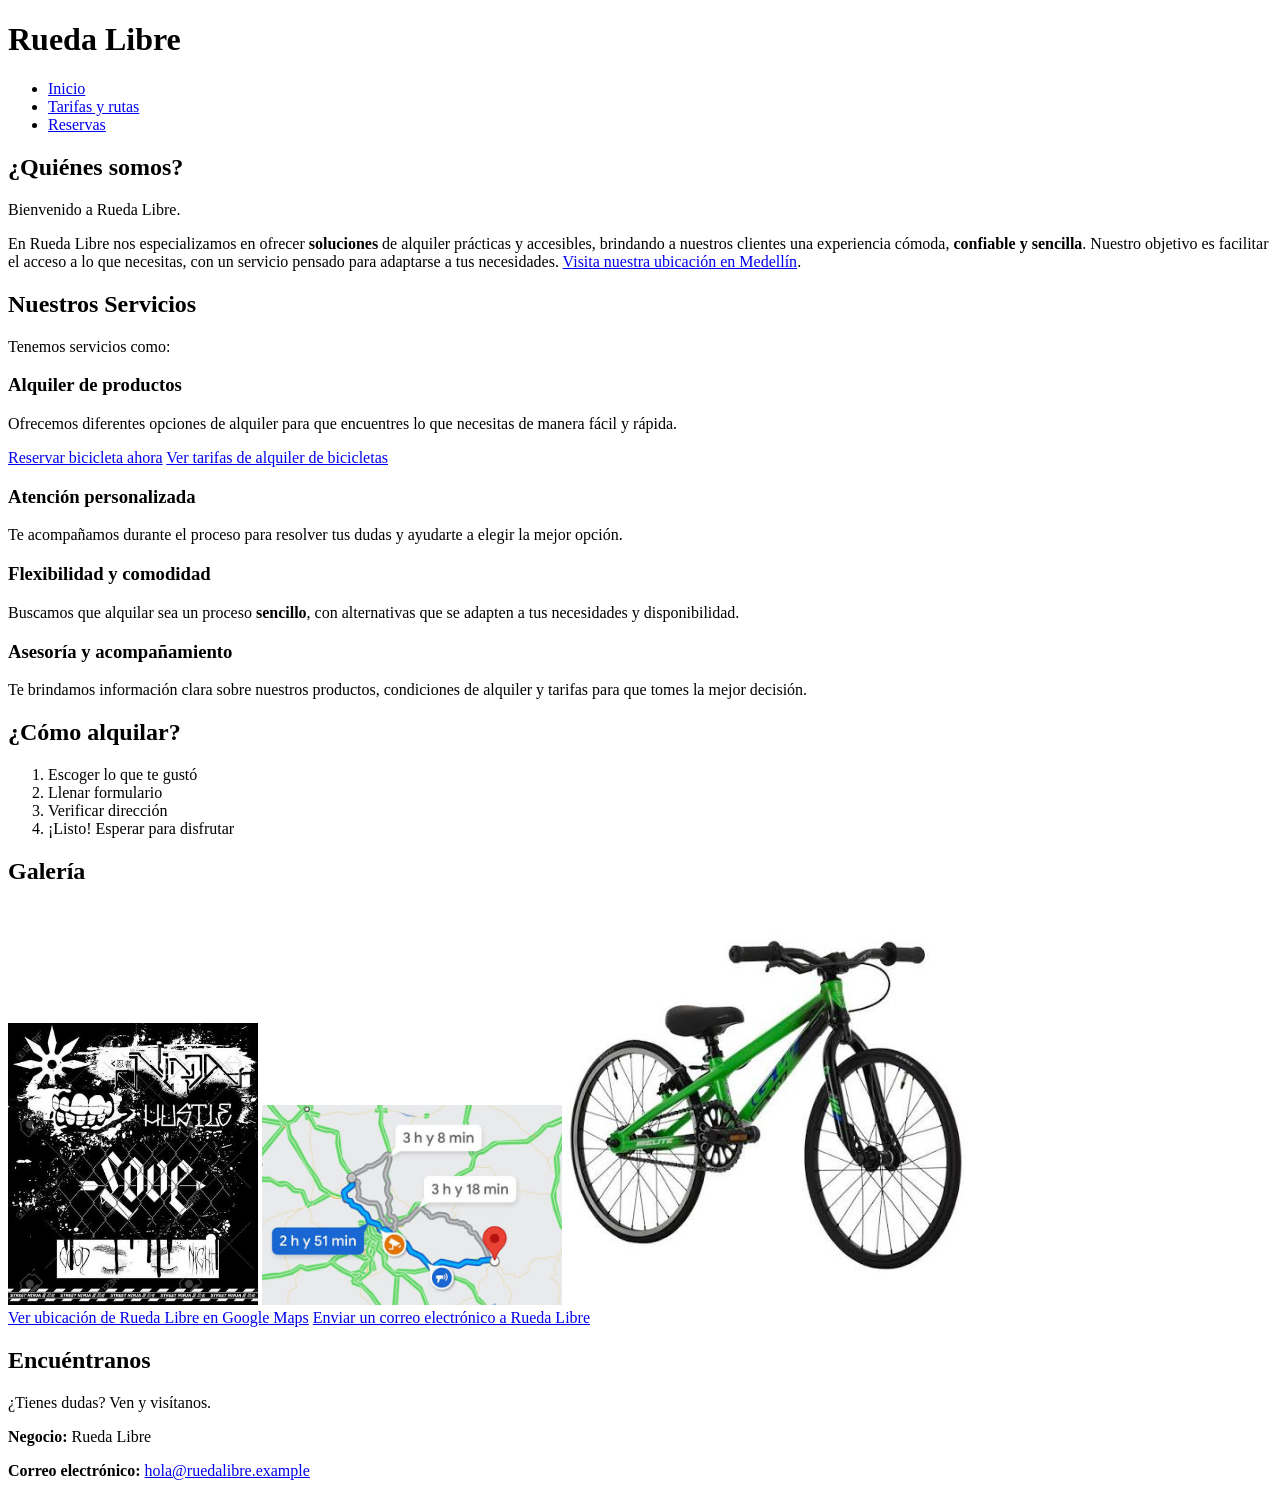
==== index.html @ 7716c45f "Add files via upload" ====
<!DOCTYPE html>
<html lang="es">

<head>
    <meta charset="UTF-8">
    <meta name="viewport" content="width=device-width, initial-scale=1.0">
    <title>Rueda Libre | Alquiler de bicicletas en Medellín</title>
</head>

<body>

    <header>
        <h1>Rueda Libre</h1>
        <nav>
            <ul>
                <li><a href="index.html">Inicio</a></li>
                <li><a href="paginas/tarifas.html#info">Tarifas y rutas</a></li>
                <li><a href="paginas/reservas.html#reserva">Reservas</a></li>
            </ul>
        </nav>
    </header>
    <main>
        <section>
            <h2>¿Quiénes somos?</h2>
            <p>Bienvenido a Rueda Libre.</p>
            <p>En Rueda Libre nos especializamos en ofrecer <strong>soluciones</strong> de alquiler prácticas y
                accesibles,
                brindando a nuestros clientes una experiencia cómoda, <strong>confiable y sencilla</strong>. Nuestro
                objetivo es
                facilitar el acceso a lo que necesitas, con un servicio pensado para adaptarse a tus necesidades.
                <a href="#encuentranos">Visita nuestra ubicación en Medellín</a>.
            </p>
        </section>

        <section>
            <h2>Nuestros Servicios</h2>
            <p>Tenemos servicios como:</p>

            <article>
                <h3>Alquiler de productos</h3>
                <p>Ofrecemos diferentes opciones de alquiler para que encuentres lo que necesitas de manera fácil y
                    rápida.</p>
                <a href="paginas/reservas.html#reserva">Reservar bicicleta ahora</a>
                <a href="paginas/tarifas.html#tarifa_de_alquiler">Ver tarifas de alquiler de bicicletas</a>
            </article>

            <article>
                <h3>Atención personalizada</h3>
                <p>Te acompañamos durante el proceso para resolver tus dudas y ayudarte a elegir la mejor opción.</p>
            </article>

            <article>
                <h3>Flexibilidad y comodidad</h3>
                <p>Buscamos que alquilar sea un proceso <strong>sencillo</strong>, con alternativas que se adapten a tus
                    necesidades y disponibilidad.</p>
            </article>

            <article>
                <h3>Asesoría y acompañamiento</h3>
                <p>Te brindamos información clara sobre nuestros productos, condiciones de alquiler y tarifas para que
                    tomes
                    la mejor decisión.</p>
            </article>
        </section>

        <section>
            <h2>¿Cómo alquilar?</h2>
            <ol>
                <li>Escoger lo que te gustó</li>
                <li>Llenar formulario</li>
                <li>Verificar dirección</li>
                <li>¡Listo! Esperar para disfrutar</li>
            </ol>
        </section>

        <section>
            <h2>Galería</h2>
            <div>
                <img src="img/portada.jpeg" alt="Fotografía del local y portada de Rueda Libre" width="250">
                <img src="img/images2.jpeg" alt="Ciclista recorriendo una ruta urbana en Medellín" width="300">
                <img src="img/bicicelta.jpeg" alt="Bicicleta de alquiler equipada" width="400">
            </div>

            <div>
                <a href="https://maps.app.goo.gl/bWnA2xjAoHqtGtQr9" target="_blank" rel="noopener noreferrer">Ver
                    ubicación de Rueda Libre en Google Maps</a>
                <a href="mailto:hola@ruedalibre.example">Enviar un correo electrónico a Rueda Libre</a>
            </div>
        </section>

        <section id="encuentranos">
            <h2>Encuéntranos</h2>
            <p>¿Tienes dudas? Ven y visítanos.</p>
        </section>

    </main>

    <footer>
        <p><strong>Negocio:</strong> Rueda Libre</p>
        <p><strong>Correo electrónico:</strong> <a href="mailto:hola@ruedalibre.example">hola@ruedalibre.example</a></p>
    </footer>
</body>

</html>
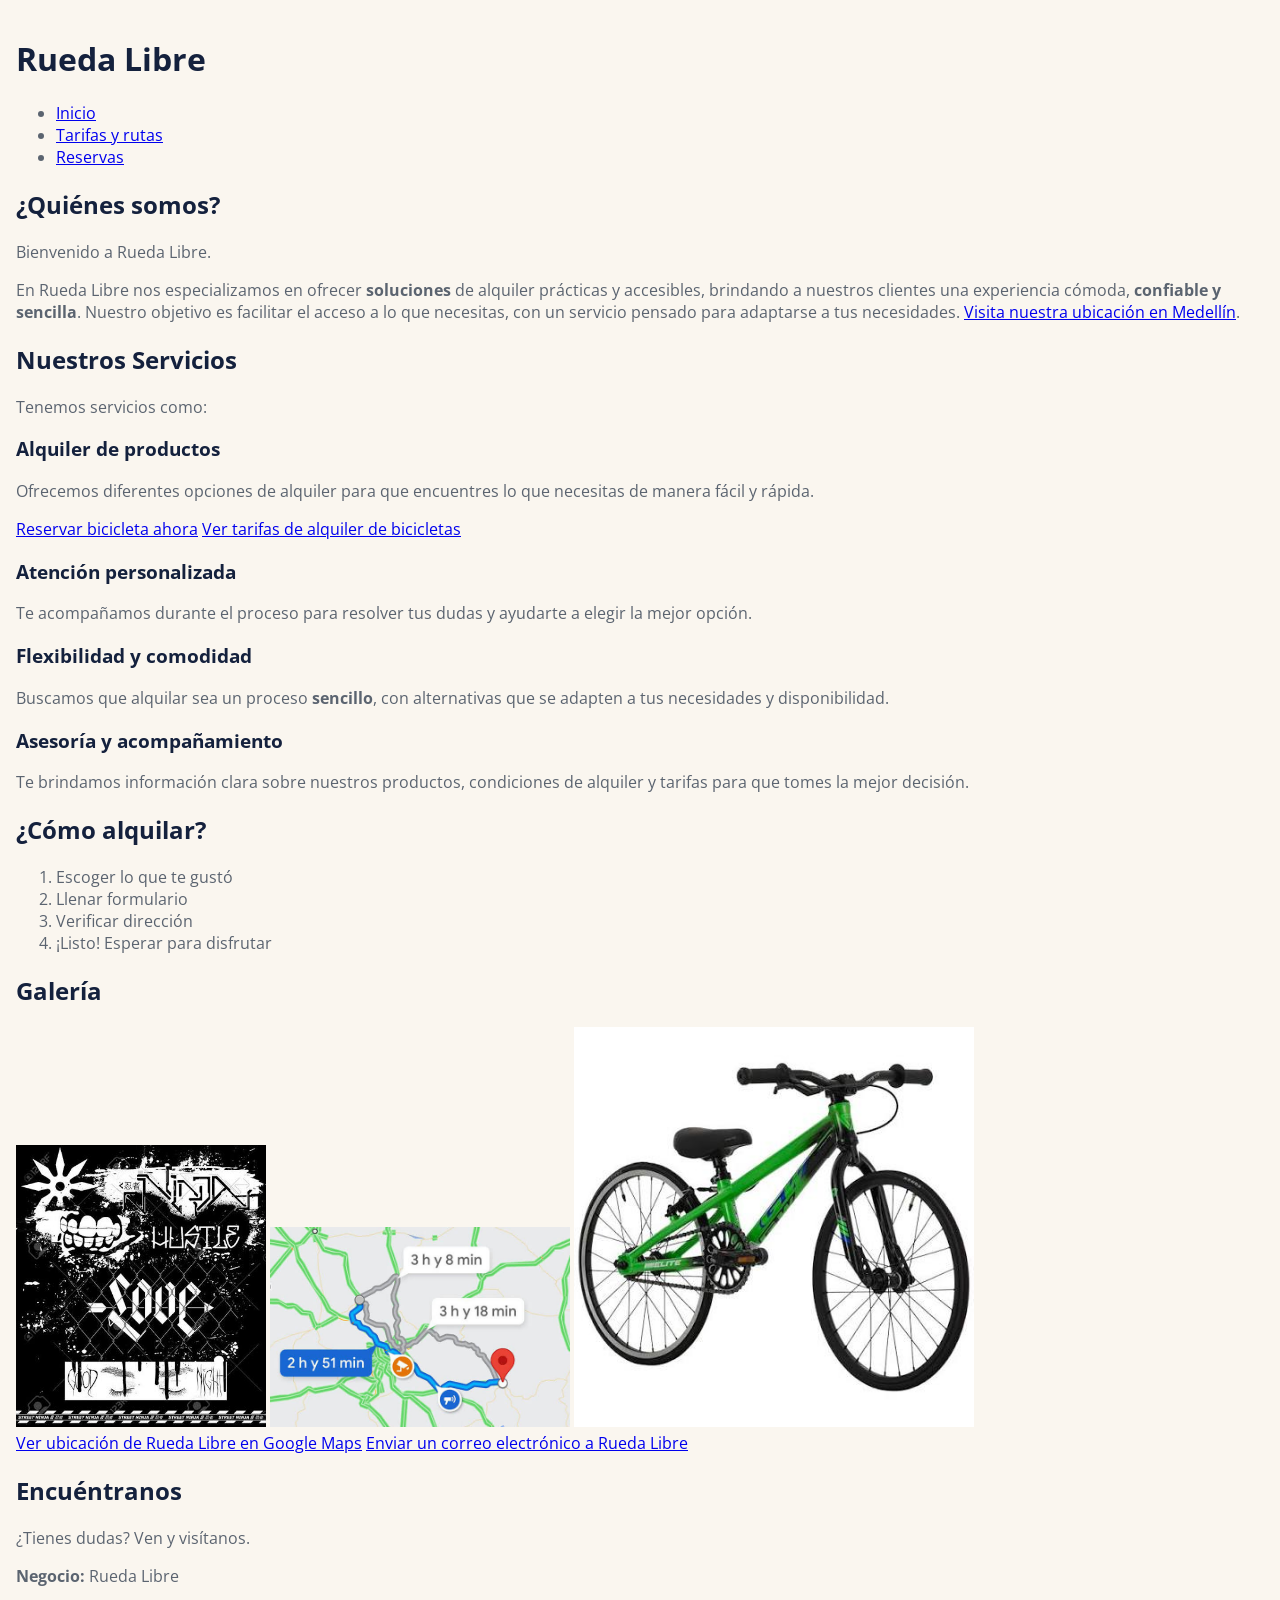
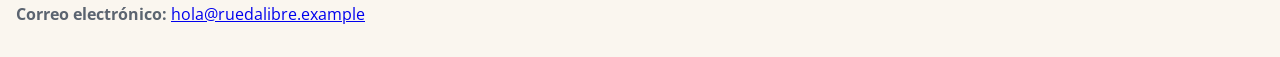
==== commit c89c19e1: "Add files via upload" ====
--- a/index.html
+++ b/index.html
@@ -5,11 +5,15 @@
     <meta charset="UTF-8">
     <meta name="viewport" content="width=device-width, initial-scale=1.0">
     <title>Rueda Libre | Alquiler de bicicletas en Medellín</title>
+    <link rel="stylesheet" href="css/style.css">
+    <link rel="preconnect" href="https://fonts.googleapis.com">
+    <link rel="preconnect" href="https://fonts.gstatic.com" crossorigin>
+    <link href="https://fonts.googleapis.com/css2?family=Montserrat:wght@400;700&family=Open+Sans:wght@400;600&display=swap" rel="stylesheet">
 </head>
 
 <body>
 
-    <header>
+    <header class="encabezado">
         <h1>Rueda Libre</h1>
         <nav>
             <ul>
--- a/css/style.css
+++ b/css/style.css
@@ -0,0 +1,29 @@
+:root {
+    --verde-ruta: #1E7A4F;       /* Botones y enlaces[cite: 2] */
+    --naranja-pedal: #F39A2B;    /* Destacados y botones secundarios[cite: 2] */
+    --azul-noche: #14213D;       /* Títulos y encabezado[cite: 2] */
+    --crema: #FAF6EF;            /* Fondo general[cite: 2] */
+    --gris-asfalto: #5B6470;     /* Texto secundario[cite: 2] */
+
+    --fuente-titulos: 'Montserrat'grosor(700), sans-serif;
+    --fuente-texto: 'Open Sans', sans-serif;
+
+    --espacio-sm: 0.5rem;
+    --espacio-md: 1rem;
+    --espacio-lg: 2rem;
+}
+
+body {
+    background-color: var(--crema);
+    color: var(--gris-asfalto);
+    font-family: var(--fuente-texto);
+    margin: 0;
+    padding: var(--espacio-md);
+}
+
+h1, h2, h3, h4, h5, h6 {
+    font-family: var(--fuente-titulos);
+    font-weight: 700;
+    color: var(--azul-noche);
+}
+
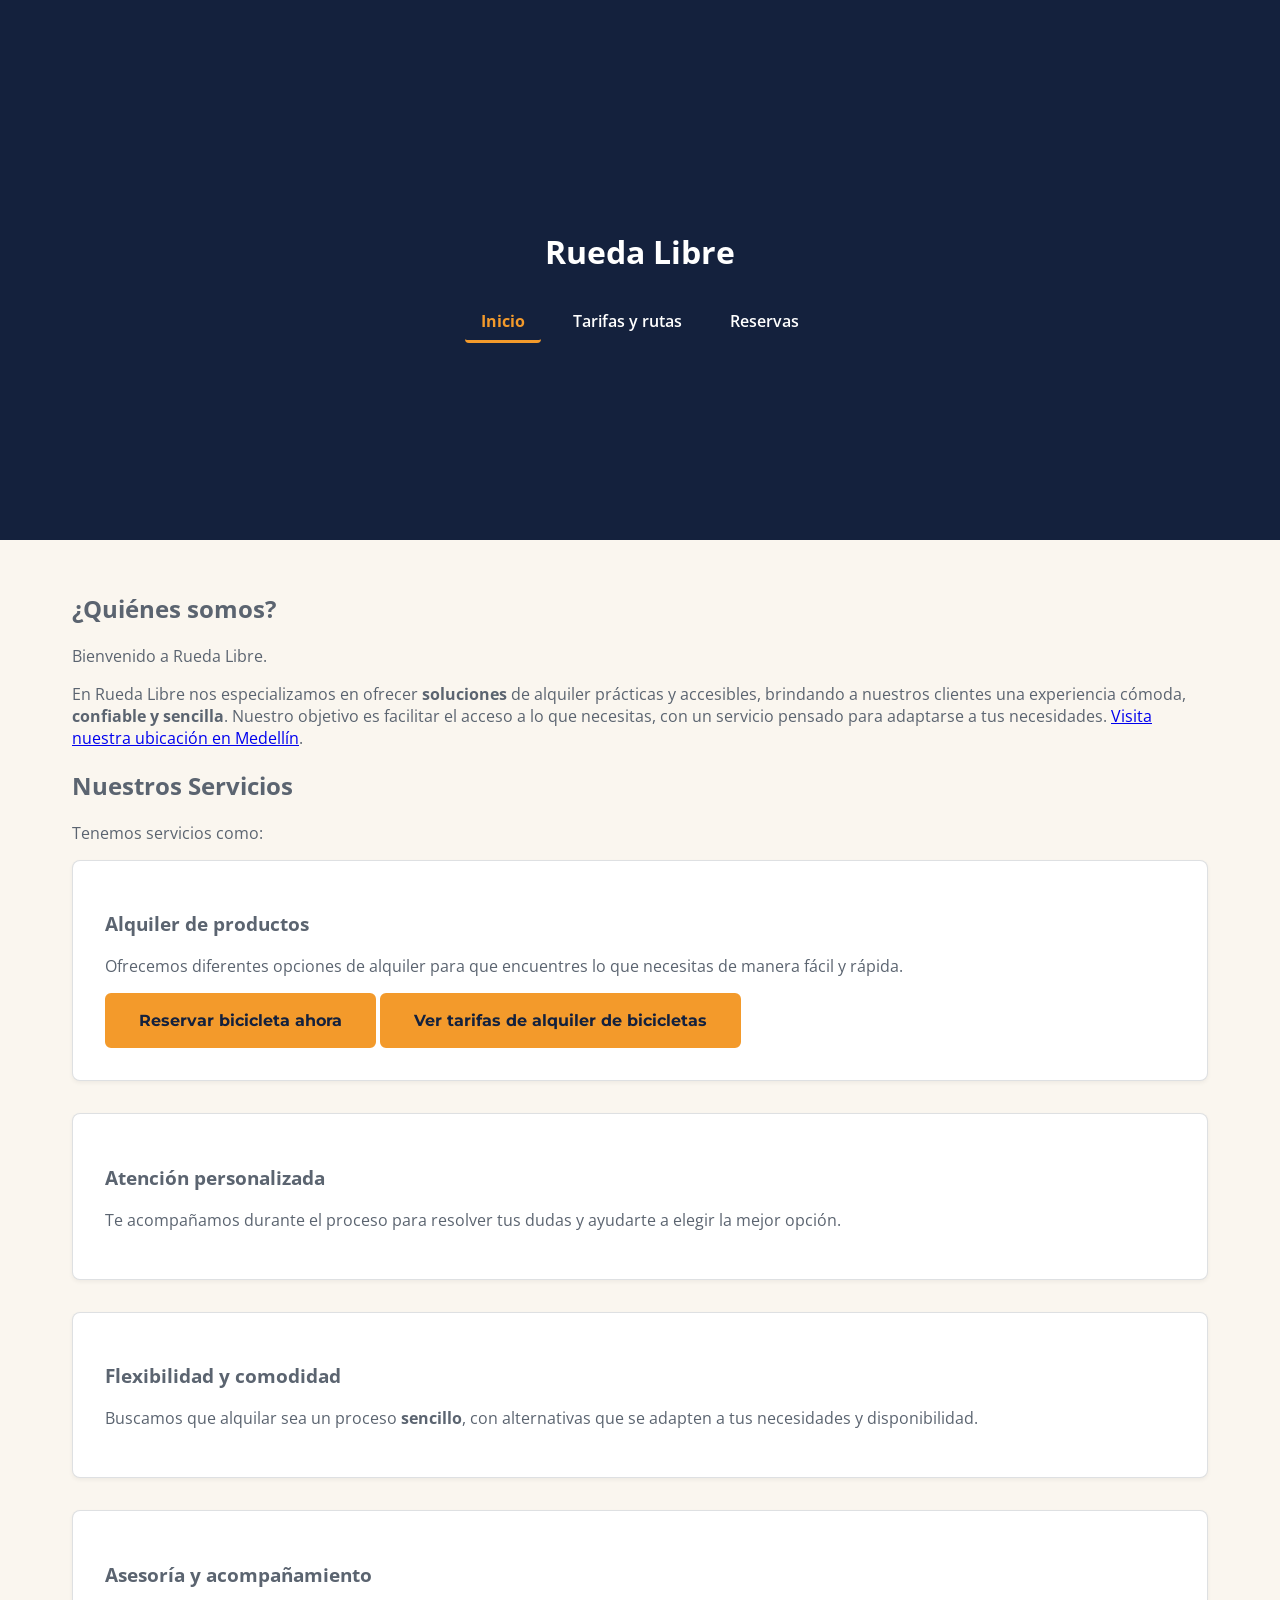
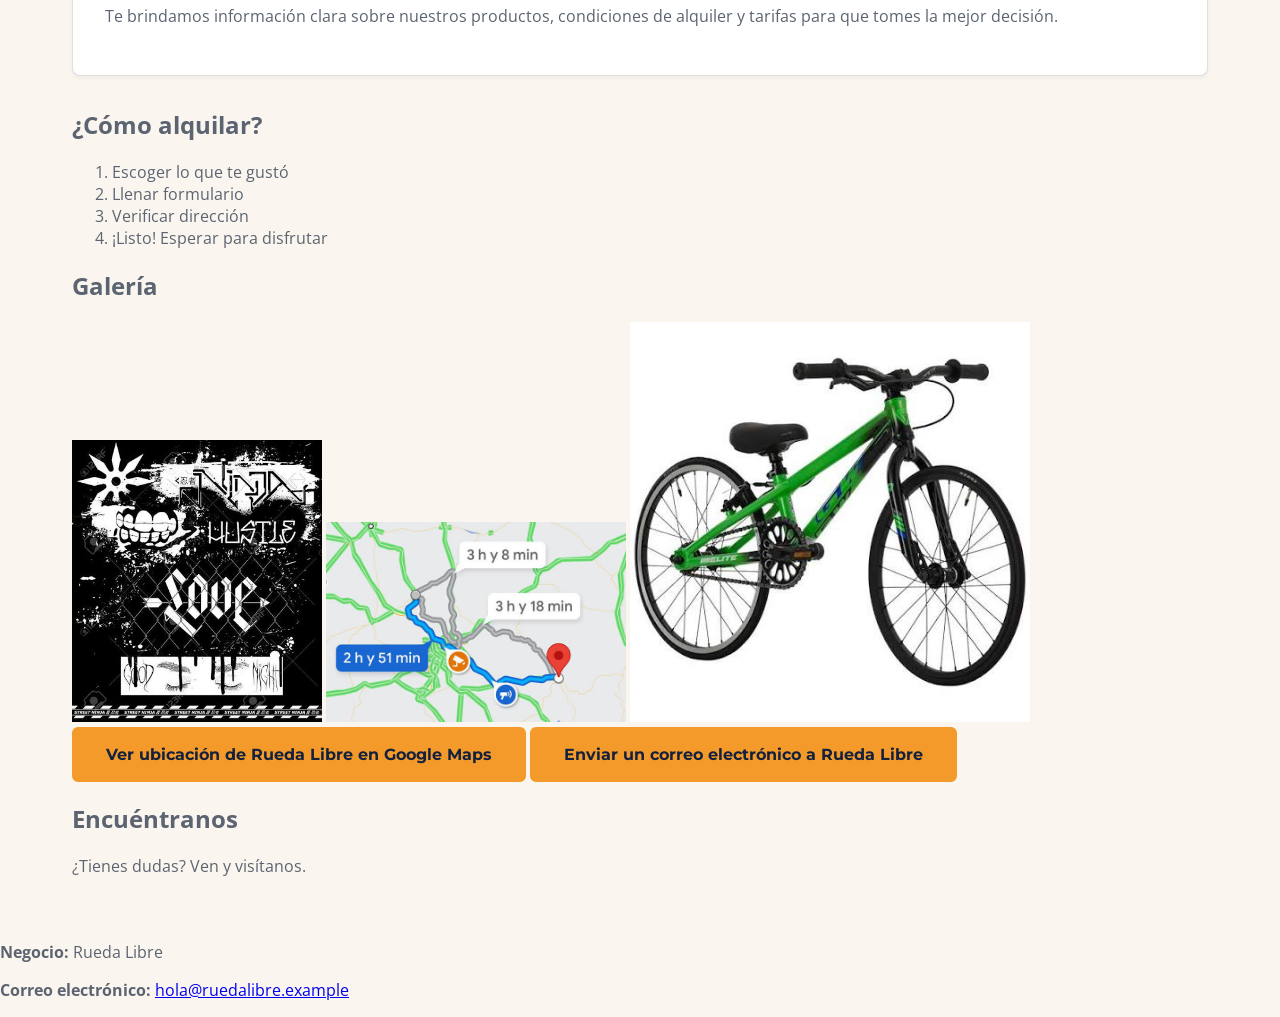
==== commit a521cd4e: "Add files via upload" ====
--- a/index.html
+++ b/index.html
@@ -8,7 +8,9 @@
     <link rel="stylesheet" href="css/style.css">
     <link rel="preconnect" href="https://fonts.googleapis.com">
     <link rel="preconnect" href="https://fonts.gstatic.com" crossorigin>
-    <link href="https://fonts.googleapis.com/css2?family=Montserrat:wght@400;700&family=Open+Sans:wght@400;600&display=swap" rel="stylesheet">
+    <link
+        href="https://fonts.googleapis.com/css2?family=Montserrat:wght@400;700&family=Open+Sans:wght@400;600&display=swap"
+        rel="stylesheet">
 </head>
 
 <body>
@@ -16,8 +18,8 @@
     <header class="encabezado">
         <h1>Rueda Libre</h1>
         <nav>
-            <ul>
-                <li><a href="index.html">Inicio</a></li>
+            <ul id="menu">
+                <li><a href="index.html#inicio" class="activo">Inicio</a></li>
                 <li><a href="paginas/tarifas.html#info">Tarifas y rutas</a></li>
                 <li><a href="paginas/reservas.html#reserva">Reservas</a></li>
             </ul>
@@ -44,8 +46,9 @@
                 <h3>Alquiler de productos</h3>
                 <p>Ofrecemos diferentes opciones de alquiler para que encuentres lo que necesitas de manera fácil y
                     rápida.</p>
-                <a href="paginas/reservas.html#reserva">Reservar bicicleta ahora</a>
-                <a href="paginas/tarifas.html#tarifa_de_alquiler">Ver tarifas de alquiler de bicicletas</a>
+                <a href="paginas/reservas.html#reserva" class="btn-cta">Reservar bicicleta ahora</a>
+                <a href="paginas/tarifas.html#tarifa_de_alquiler" class="btn-cta">Ver tarifas de alquiler de
+                    bicicletas</a>
             </article>
 
             <article>
@@ -86,9 +89,10 @@
             </div>
 
             <div>
-                <a href="https://maps.app.goo.gl/bWnA2xjAoHqtGtQr9" target="_blank" rel="noopener noreferrer">Ver
+                <a href="https://maps.app.goo.gl/bWnA2xjAoHqtGtQr9" target="_blank" rel="noopener noreferrer"
+                    class="btn-cta">Ver
                     ubicación de Rueda Libre en Google Maps</a>
-                <a href="mailto:hola@ruedalibre.example">Enviar un correo electrónico a Rueda Libre</a>
+                <a href="mailto:hola@ruedalibre.example" class="btn-cta">Enviar un correo electrónico a Rueda Libre</a>
             </div>
         </section>
 
--- a/css/style.css
+++ b/css/style.css
@@ -1,11 +1,19 @@
+/* ==========================================================================
+   1. VARIABLES (MiniReto 9 y Paleta del Cliente)
+   ========================================================================== */
 :root {
-    --verde-ruta: #1E7A4F;       /* Botones y enlaces[cite: 2] */
-    --naranja-pedal: #F39A2B;    /* Destacados y botones secundarios[cite: 2] */
-    --azul-noche: #14213D;       /* Títulos y encabezado[cite: 2] */
-    --crema: #FAF6EF;            /* Fondo general[cite: 2] */
-    --gris-asfalto: #5B6470;     /* Texto secundario[cite: 2] */
-
-    --fuente-titulos: 'Montserrat'grosor(700), sans-serif;
+    --verde-ruta: #1E7A4F;
+    /* Botones y enlaces[cite: 1] */
+    --naranja-pedal: #F39A2B;
+    /* Destacados y botones secundarios[cite: 1] */
+    --azul-noche: #14213D;
+    /* Títulos y encabezado[cite: 1] */
+    --crema: #FAF6EF;
+    /* Fondo general[cite: 1] */
+    --gris-asfalto: #5B6470;
+    /* Texto secundario[cite: 1] */
+
+    --fuente-titulos: 'Montserrat', sans-serif;
     --fuente-texto: 'Open Sans', sans-serif;
 
     --espacio-sm: 0.5rem;
@@ -13,17 +21,235 @@
     --espacio-lg: 2rem;
 }
 
+/* ==========================================================================
+   2. REQUISITO GENERAL: BOX-SIZING
+   ========================================================================== */
+*,
+*::before,
+*::after {
+    box-sizing: border-box;
+}
+
+/* ==========================================================================
+   3. ESTILOS GLOBALES Y CONTENEDOR PRINCIPAL
+   ========================================================================== */
 body {
     background-color: var(--crema);
     color: var(--gris-asfalto);
     font-family: var(--fuente-texto);
     margin: 0;
+    padding: 0;
+}
+
+/* Limitar el ancho del contenido principal con rem y centrarlo */
+main {
+    max-width: 1200px;
+    margin: 0 auto;
+    padding: var(--espacio-lg);
+}
+
+/* Portada de inicio con altura mínima relativa al alto de la ventana */
+header.encabezado {
+    min-height: 60vh;
+    display: flex;
+    flex-direction: column;
+    justify-content: center;
+    align-items: center;
+    background-color: var(--azul-noche);
+    color: #ffffff;
+    padding: var(--espacio-lg);
+    text-align: center;
+}
+
+header.encabezado h1,
+header.encabezado h2 {
+    color: #ffffff;
+}
+
+/* ==========================================================================
+   4. MENÚ DE NAVEGACIÓN EN FILA
+   ========================================================================== */
+#menu {
+    list-style: none;
+    /* Elimina las viñetas */
+    padding: 0;
+    margin: 1rem 0 0 0;
+    display: flex;
+    /* Muestra los elementos en una fila horizontal */
+    flex-wrap: wrap;
+    gap: 1.5rem;
+    /* Espaciado entre opciones */
+    justify-content: center;
+    align-items: center;
+}
+
+
+#menu {
+    list-style: none;
+    padding: 0;
+    margin: var(--espacio-md) 0 0 0;
+    display: flex;
+    /* Muestra las opciones en una fila */
+    flex-wrap: wrap;
+    gap: var(--espacio-md);
+    justify-content: center;
+}
+
+#menu a {
+    color: #ffffff;
+    text-decoration: none;
+    font-weight: 600;
+    padding: var(--espacio-sm) var(--espacio-md);
+    border-radius: 4px;
+    transition: background-color 0.2s, color 0.2s;
+}
+
+#menu a:hover {
+    background-color: var(--verde-ruta);
+    color: #ffffff;
+}
+
+#menu a:focus {
+    outline: 3px solid var(--naranja-pedal);
+    outline-offset: 2px;
+    background-color: rgba(243, 154, 43, 0.2);
+}
+
+#menu a.activo {
+    font-weight: 700;
+    border-bottom: 3px solid var(--naranja-pedal);
+    color: var(--naranja-pedal);
+}
+
+/* ==========================================================================
+   5. TARJETAS DE SERVICIOS (INDEX)
+   ========================================================================== */
+section article {
+    background-color: #ffffff;
+    border: 1px solid rgba(91, 100, 112, 0.2);
+    border-radius: 8px;
+    padding: var(--espacio-lg);
+    margin-bottom: var(--espacio-lg);
+    /* Separación entre tarjetas */
+    box-shadow: 0 2px 4px rgba(0, 0, 0, 0.05);
+}
+
+/* Imagen de la tarjeta ocupando todo el ancho disponible */
+section article img {
+    width: 100%;
+    height: auto;
+    border-radius: 4px;
+    margin-top: var(--espacio-sm);
+}
+
+/* ==========================================================================
+   6. MEJORA DE TABLAS (TARIFAS Y RUTAS)
+   ========================================================================== */
+table {
+    width: 100%;
+    border-collapse: collapse;
+    margin-bottom: var(--espacio-lg);
+    background-color: #ffffff;
+    border-radius: 6px;
+    overflow: hidden;
+}
+
+th,
+td {
     padding: var(--espacio-md);
-}
-
-h1, h2, h3, h4, h5, h6 {
+    border: 1px solid rgba(91, 100, 112, 0.2);
+    text-align: left;
+}
+
+th {
+    background-color: var(--verde-ruta);
+    /* Fondo de marca con contraste */
+    color: #ffffff;
+    font-family: var(--fuente-titulos);
+}
+
+tbody tr:nth-child(even) {
+    background-color: rgba(250, 246, 239, 0.5);
+}
+
+/* ==========================================================================
+   7. FORMULARIO ORGANIZADO (RESERVAS)
+   ========================================================================== */
+fieldset {
+    border: 1px solid rgba(91, 100, 112, 0.3);
+    border-radius: 6px;
+    padding: var(--espacio-lg);
+    margin-bottom: var(--espacio-lg);
+    background-color: #ffffff;
+}
+
+legend {
     font-family: var(--fuente-titulos);
     font-weight: 700;
     color: var(--azul-noche);
-}
-
+    padding: 0 var(--espacio-sm);
+}
+
+/* Cada etiqueta sobre su campo y campos a todo el ancho disponible */
+fieldset div {
+    margin-bottom: var(--espacio-md);
+    display: flex;
+    flex-direction: column;
+}
+
+label {
+    margin-bottom: var(--espacio-sm);
+    font-weight: 600;
+    color: var(--azul-noche);
+}
+
+input[type="text"],
+input[type="email"],
+input[type="tel"],
+input[type="number"],
+input[type="date"],
+input[type="time"],
+select {
+    width: 100%;
+    padding: var(--espacio-sm);
+    border: 1px solid var(--gris-asfalto);
+    border-radius: 4px;
+
+}
+
+.politicas input[type="checkbox"] {
+    width: auto;
+    margin-right: 0.5rem;
+}
+
+/* Botón con relleno generoso */
+button[type="submit"],
+.btn-cta {
+    display: inline-block;
+    padding: var(--espacio-md) var(--espacio-lg);
+    background-color: var(--naranja-pedal);
+    color: var(--azul-noche);
+    font-family: var(--fuente-titulos);
+    font-weight: 700;
+    text-decoration: none;
+    border-radius: 6px;
+    border: 2px solid var(--naranja-pedal);
+    cursor: pointer;
+    text-align: center;
+    transition: background-color 0.2s, color 0.2s;
+}
+
+button[type="submit"]:hover,
+.btn-cta:hover {
+    background-color: #d88320;
+    color: #ffffff;
+}
+
+/* Indicadores de foco accesibles */
+input:focus,
+select:focus,
+textarea:focus,
+button:focus {
+    outline: 3px solid var(--verde-ruta);
+    outline-offset: 2px;
+}
